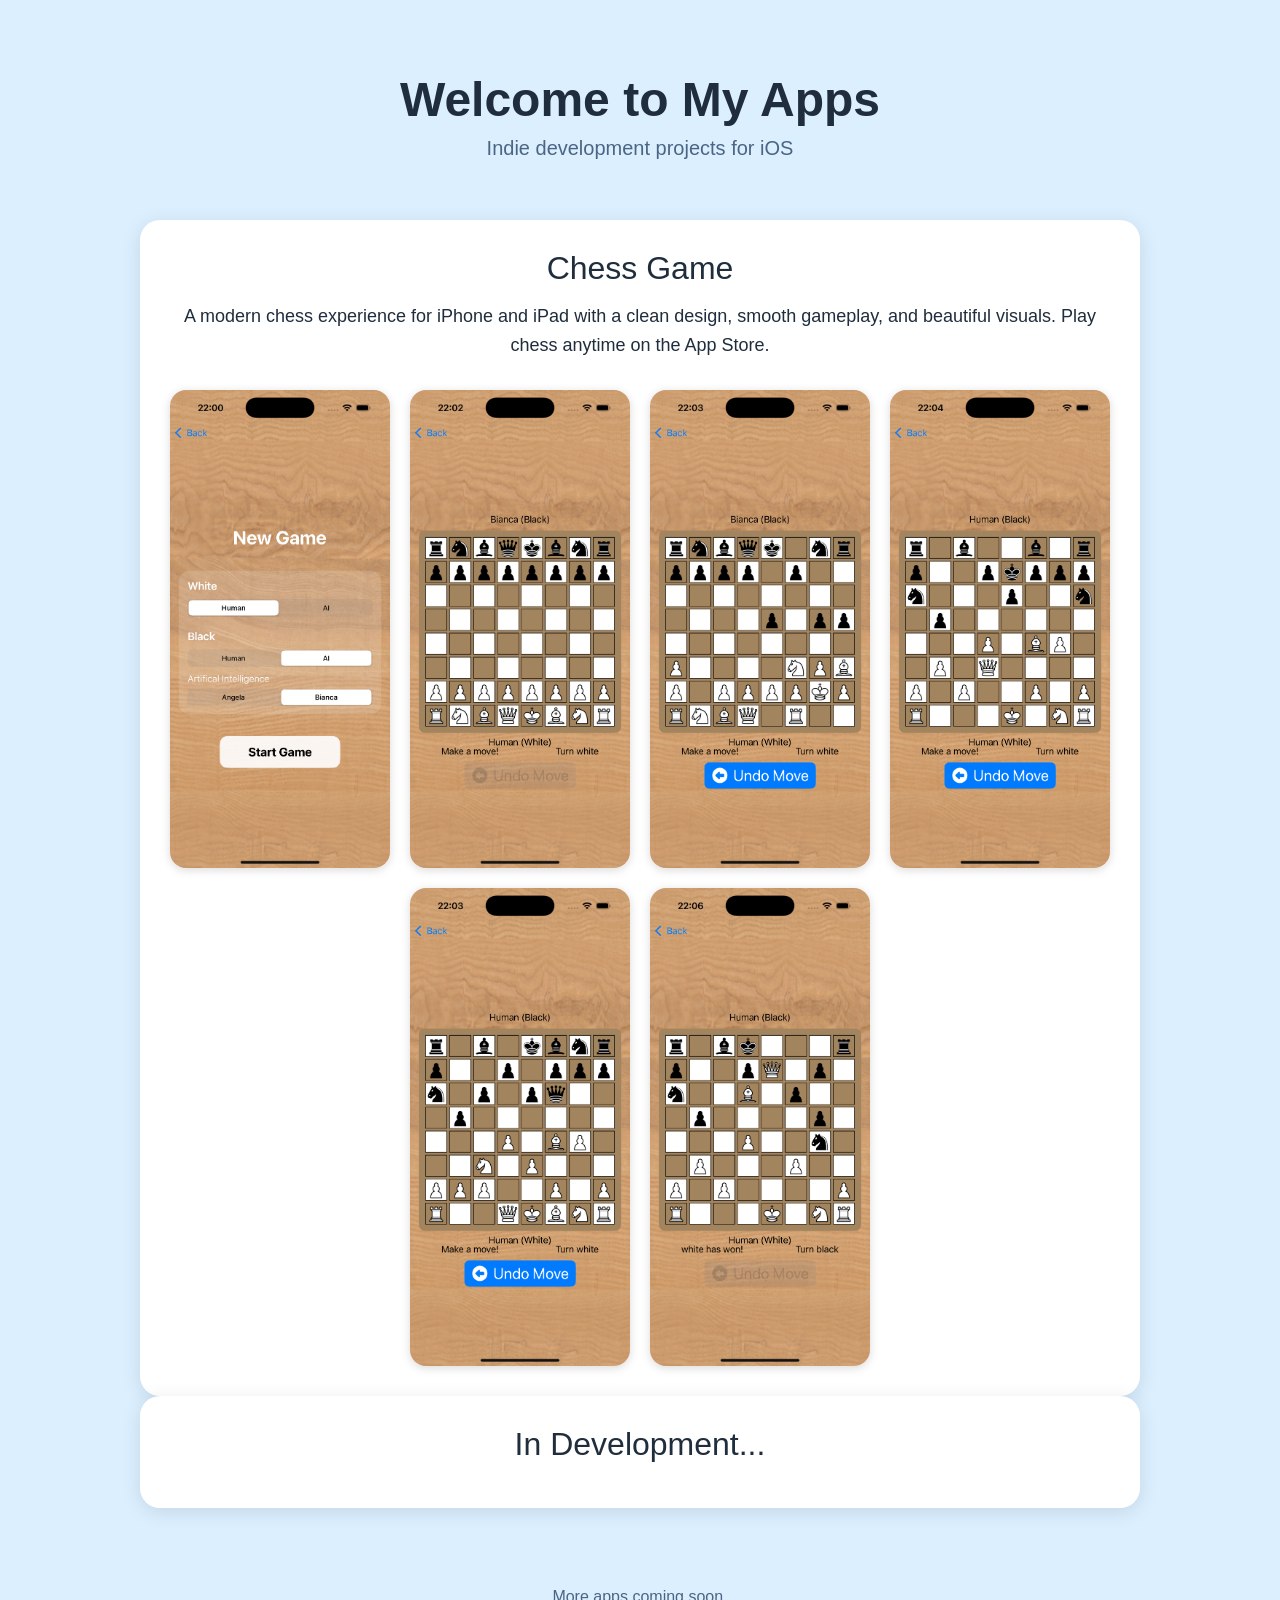
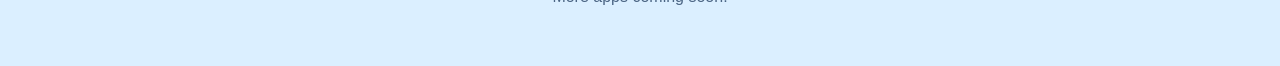
==== index.html @ abb6c251 "Update index.html" ====
<!DOCTYPE html>
<html lang="en">
<head>
    <meta charset="UTF-8">
    <meta name="viewport" content="width=device-width, initial-scale=1.0">
    <link rel="stylesheet" href="style.css">
    <title>My Apps</title>
</head>

<body>

    <div class="container">

        <h1>Welcome to My Apps</h1>

        <div class="subtitle">
            Indie development projects for iOS
        </div>

        <div class="game-card">

            <div class="game-title">
                Chess Game
            </div>

            <div class="game-description">
                A modern chess experience for iPhone and iPad with a clean design,
                smooth gameplay, and beautiful visuals.
                Play chess anytime on the App Store.
            </div>

            <div class="screenshots">

                <img src="images/1.png" alt="Screenshot 1">
                <img src="images/2.png" alt="Screenshot 2">
                <img src="images/3.png" alt="Screenshot 3">
                <img src="images/4.png" alt="Screenshot 4">
                <img src="images/5.png" alt="Screenshot 5">
                <img src="images/6.png" alt="Screenshot 6">

            </div>

        </div>

        <div class="game-card">

            <div class="game-title">
                In Development...
            </div>

        </div>

        <footer>
            More apps coming soon.
        </footer>

    </div>

</body>
</html>
---- style.css ----
body {
            margin: 0;
            font-family: Arial, sans-serif;
            background-color: #dbefff;
            color: #1f2d3d;
            text-align: center;
        }

        .container {
            max-width: 1000px;
            margin: auto;
            padding: 40px;
        }

        h1 {
            font-size: 48px;
            margin-bottom: 10px;
        }

        .subtitle {
            font-size: 20px;
            margin-bottom: 60px;
            color: #4b6584;
        }

        .game-card {
            background: white;
            border-radius: 20px;
            padding: 30px;
            box-shadow: 0 4px 20px rgba(0,0,0,0.1);
        }

        .game-title {
            font-size: 32px;
            margin-bottom: 15px;
        }

        .game-description {
            font-size: 18px;
            line-height: 1.6;
            margin-bottom: 30px;
        }

        .screenshots {
            display: flex;
            justify-content: center;
            gap: 20px;
            flex-wrap: wrap;
        }

        .screenshots img {
            width: 220px;
            border-radius: 16px;
            box-shadow: 0 2px 10px rgba(0,0,0,0.15);
        }

        footer {
            margin-top: 60px;
            padding: 20px;
            color: #4b6584;
        }
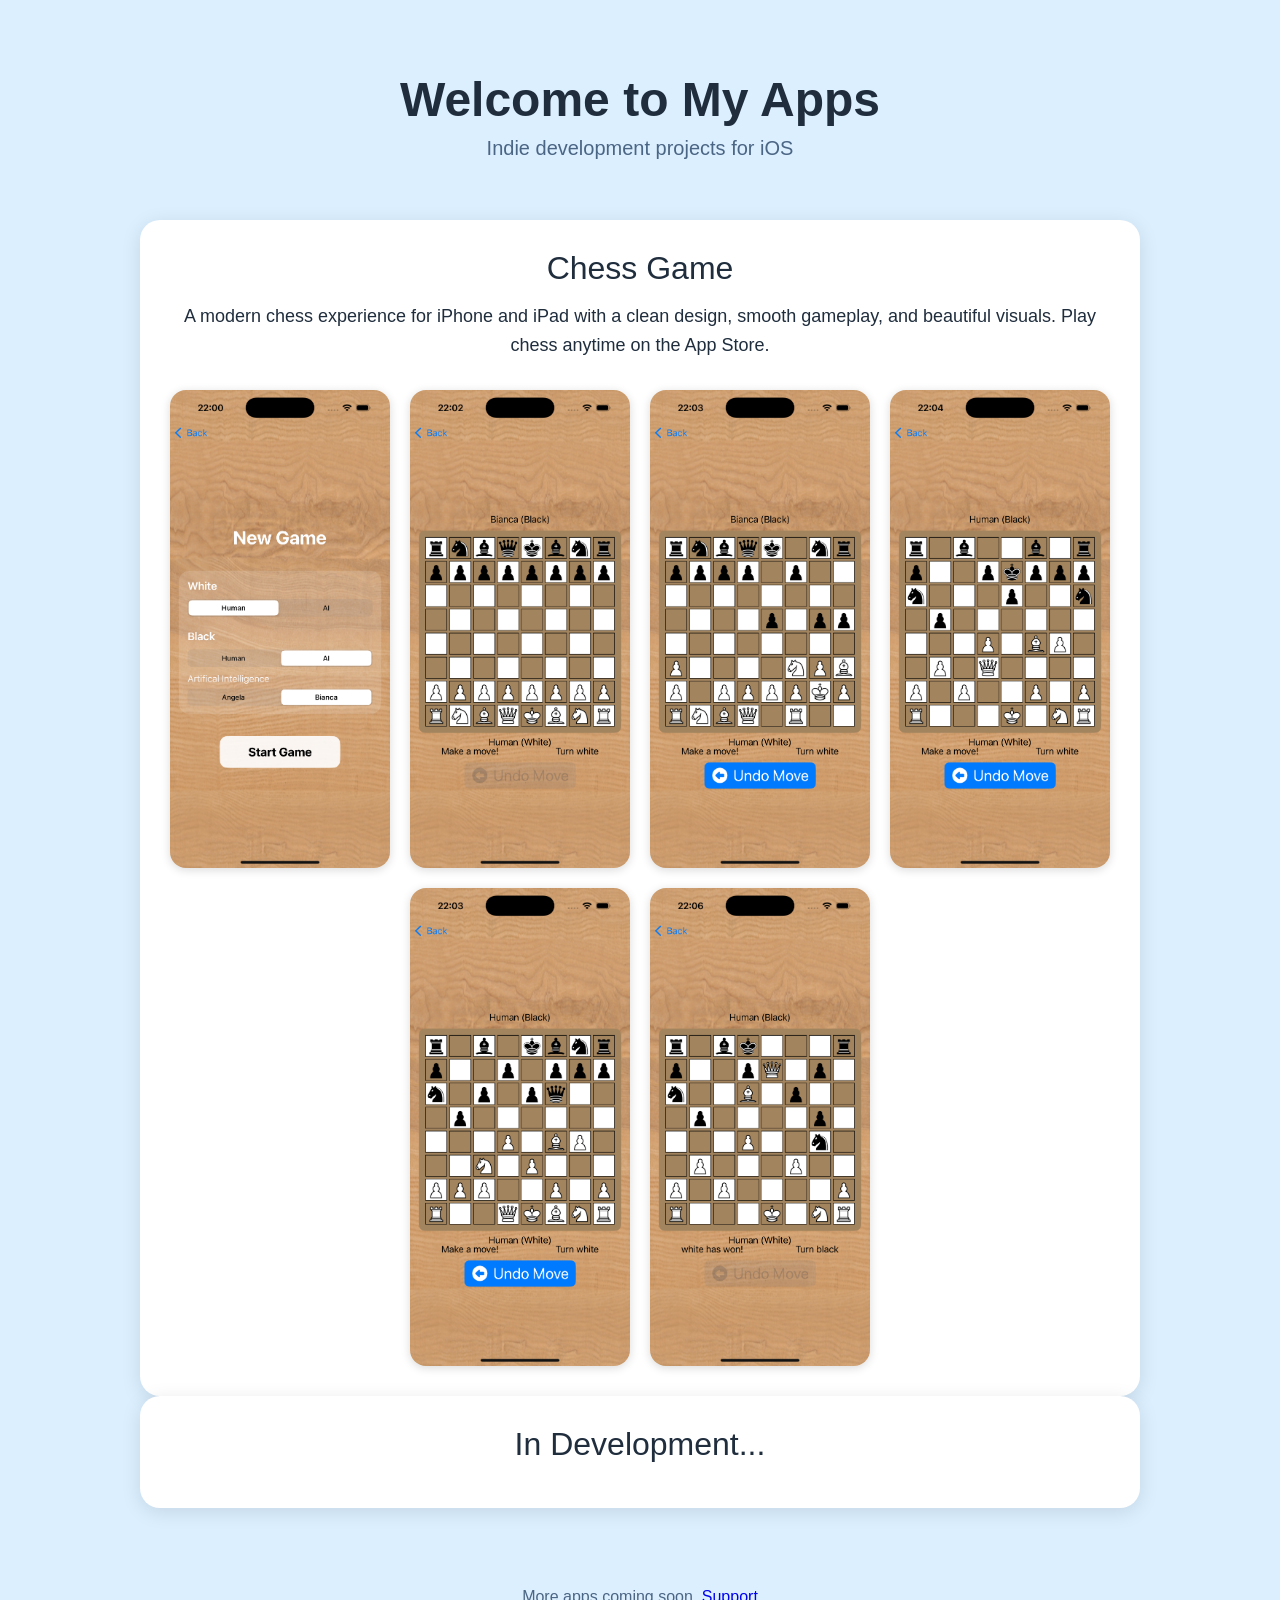
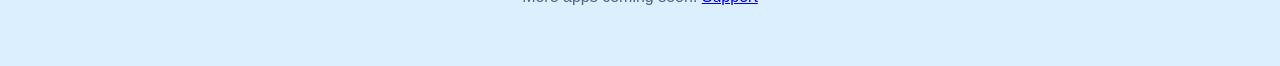
==== commit 004f9df9: "Update index.html" ====
--- a/index.html
+++ b/index.html
@@ -52,6 +52,7 @@
 
         <footer>
             More apps coming soon.
+            <a href="support.html">Support</a>
         </footer>
 
     </div>
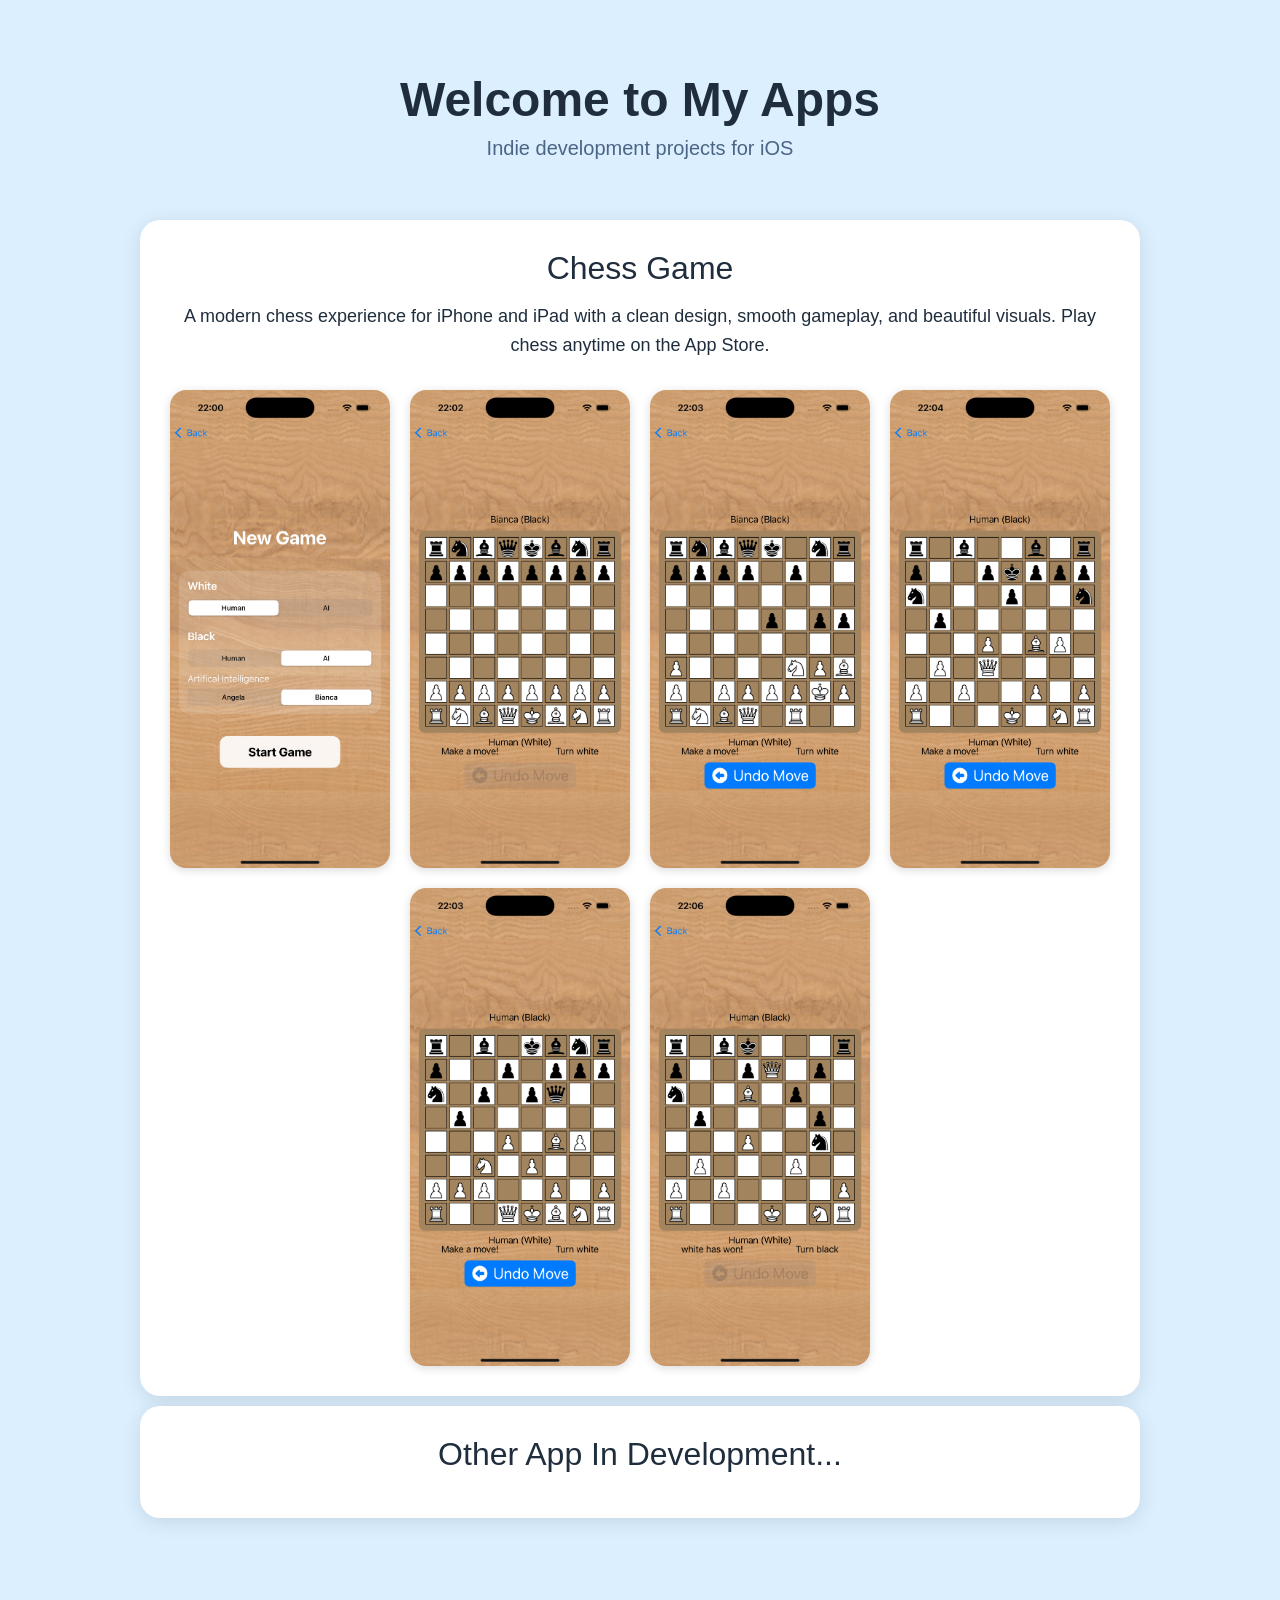
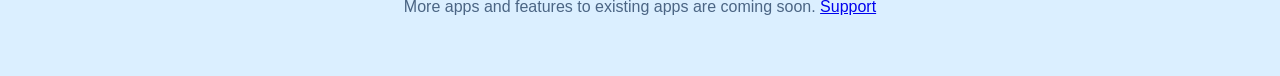
==== commit 2464c3f1: "Update index.html" ====
--- a/index.html
+++ b/index.html
@@ -45,13 +45,13 @@
         <div class="game-card">
 
             <div class="game-title">
-                In Development...
+                Other App In Development...
             </div>
 
         </div>
 
         <footer>
-            More apps coming soon.
+            More apps and features to existing apps are coming soon.
             <a href="support.html">Support</a>
         </footer>
 
--- a/style.css
+++ b/style.css
@@ -28,6 +28,7 @@
             border-radius: 20px;
             padding: 30px;
             box-shadow: 0 4px 20px rgba(0,0,0,0.1);
+            margin-bottom: 10px;
         }
 
         .game-title {
@@ -58,4 +59,4 @@
             margin-top: 60px;
             padding: 20px;
             color: #4b6584;
-        }+        }
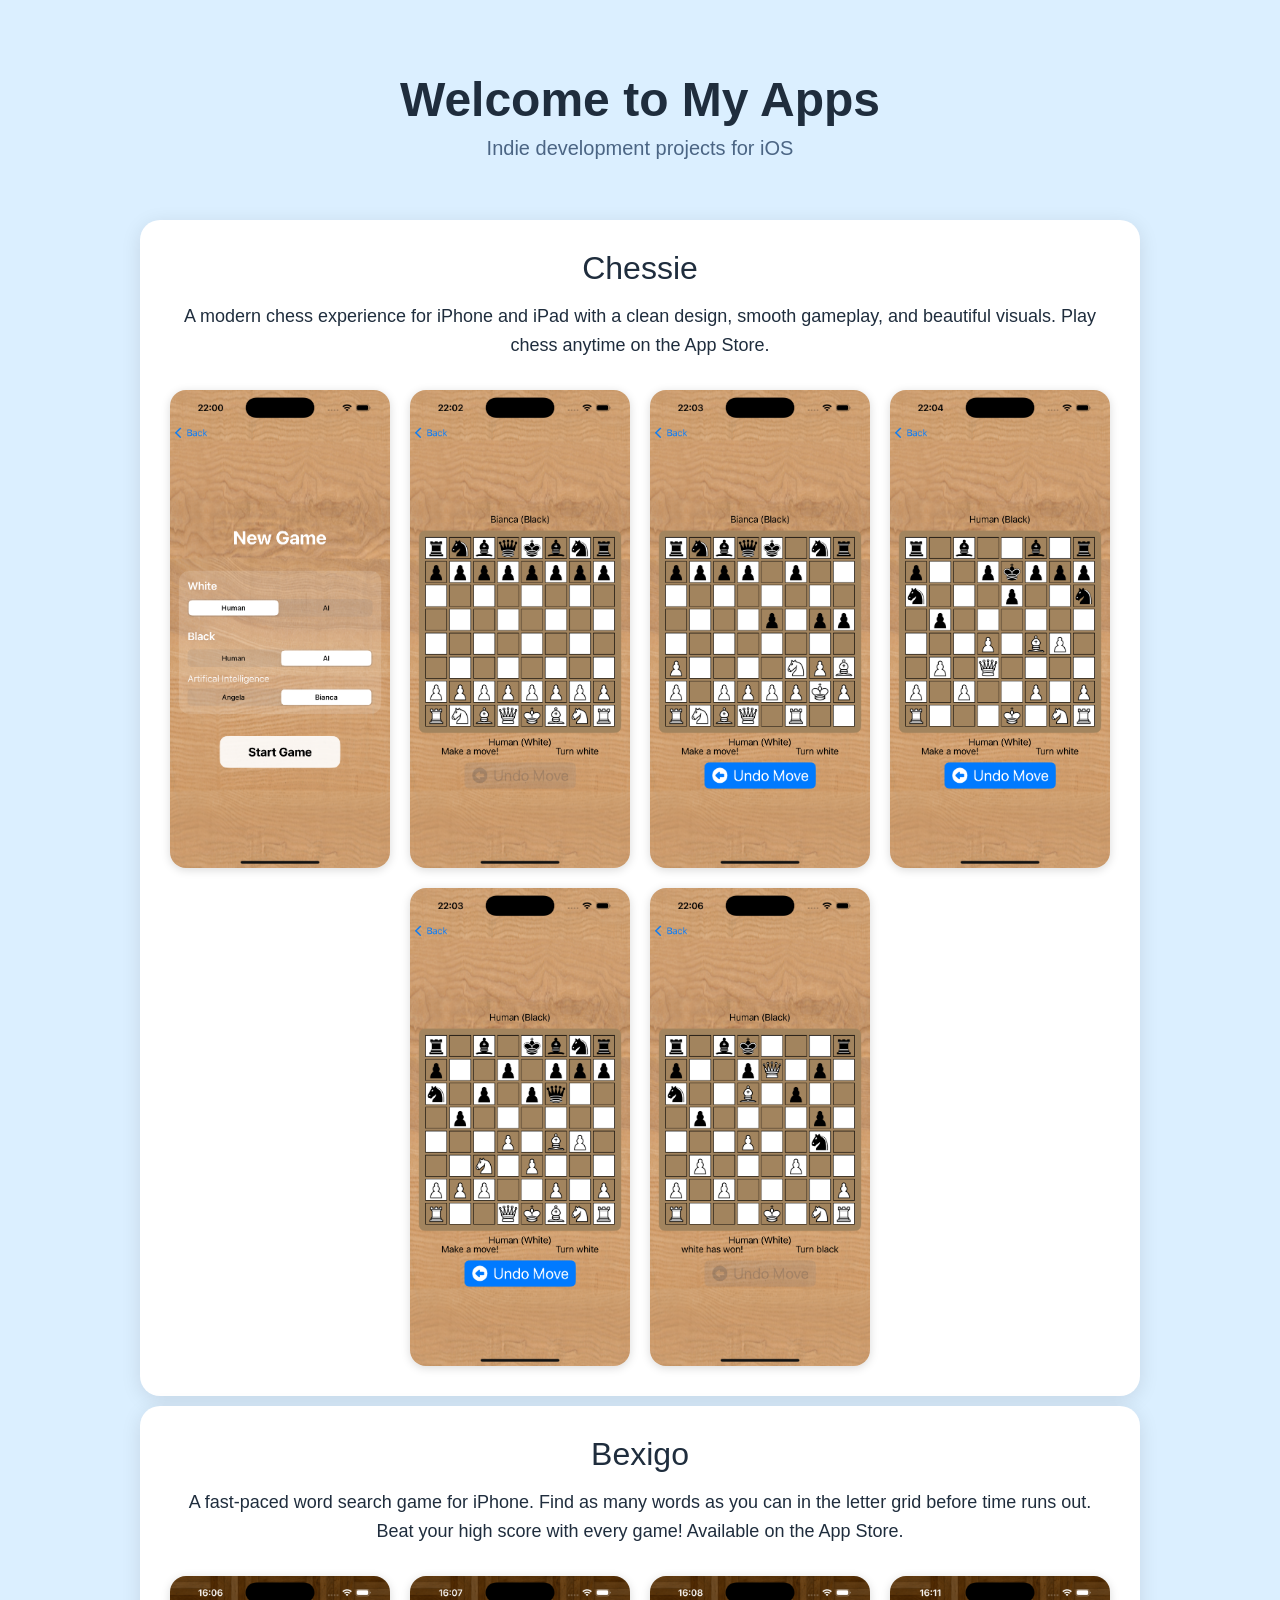
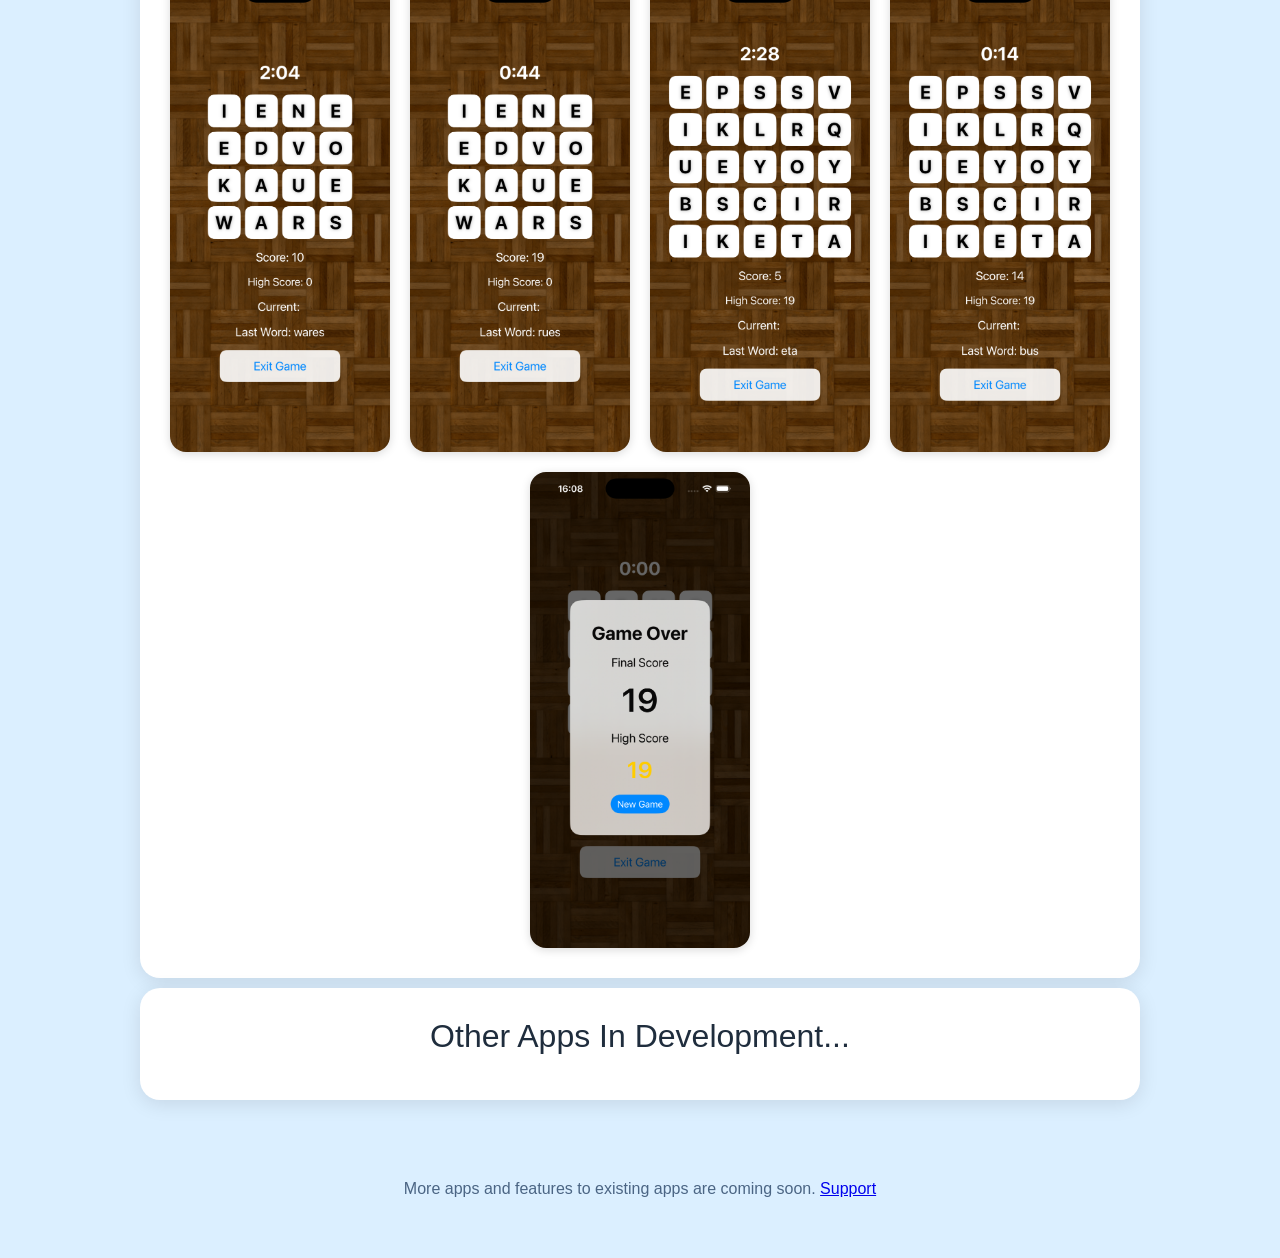
==== commit 88eee63c: "Update website" ====
--- a/index.html
+++ b/index.html
@@ -20,7 +20,7 @@
         <div class="game-card">
 
             <div class="game-title">
-                Chess Game
+                Chessie
             </div>
 
             <div class="game-description">
@@ -31,21 +31,39 @@
 
             <div class="screenshots">
 
-                <img src="images/1.png" alt="Screenshot 1">
-                <img src="images/2.png" alt="Screenshot 2">
-                <img src="images/3.png" alt="Screenshot 3">
-                <img src="images/4.png" alt="Screenshot 4">
-                <img src="images/5.png" alt="Screenshot 5">
-                <img src="images/6.png" alt="Screenshot 6">
+                <img src="images/chessie/1.png" alt="Screenshot 1">
+                <img src="images/chessie/2.png" alt="Screenshot 2">
+                <img src="images/chessie/3.png" alt="Screenshot 3">
+                <img src="images/chessie/4.png" alt="Screenshot 4">
+                <img src="images/chessie/5.png" alt="Screenshot 5">
+                <img src="images/chessie/6.png" alt="Screenshot 6">
 
             </div>
 
         </div>
 
         <div class="game-card">
+            <div class="game-title">
+                Bexigo
+            </div>
+            <div class="game-description">
+                A fast-paced word search game for iPhone. Find as many words as you can
+                in the letter grid before time runs out. Beat your high score with every game!
+                Available on the App Store.
+            </div>
+            <div class="screenshots">
+                <img src="images/bexigo/1.png" alt="Screenshot 1">
+                <img src="images/bexigo/2.png" alt="Screenshot 2">
+                <img src="images/bexigo/3.png" alt="Screenshot 3">
+                <img src="images/bexigo/4.png" alt="Screenshot 4">
+                <img src="images/bexigo/5.png" alt="Screenshot 5">
+            </div>
+        </div>
+
+        <div class="game-card">
 
             <div class="game-title">
-                Other App In Development...
+                Other Apps In Development...
             </div>
 
         </div>
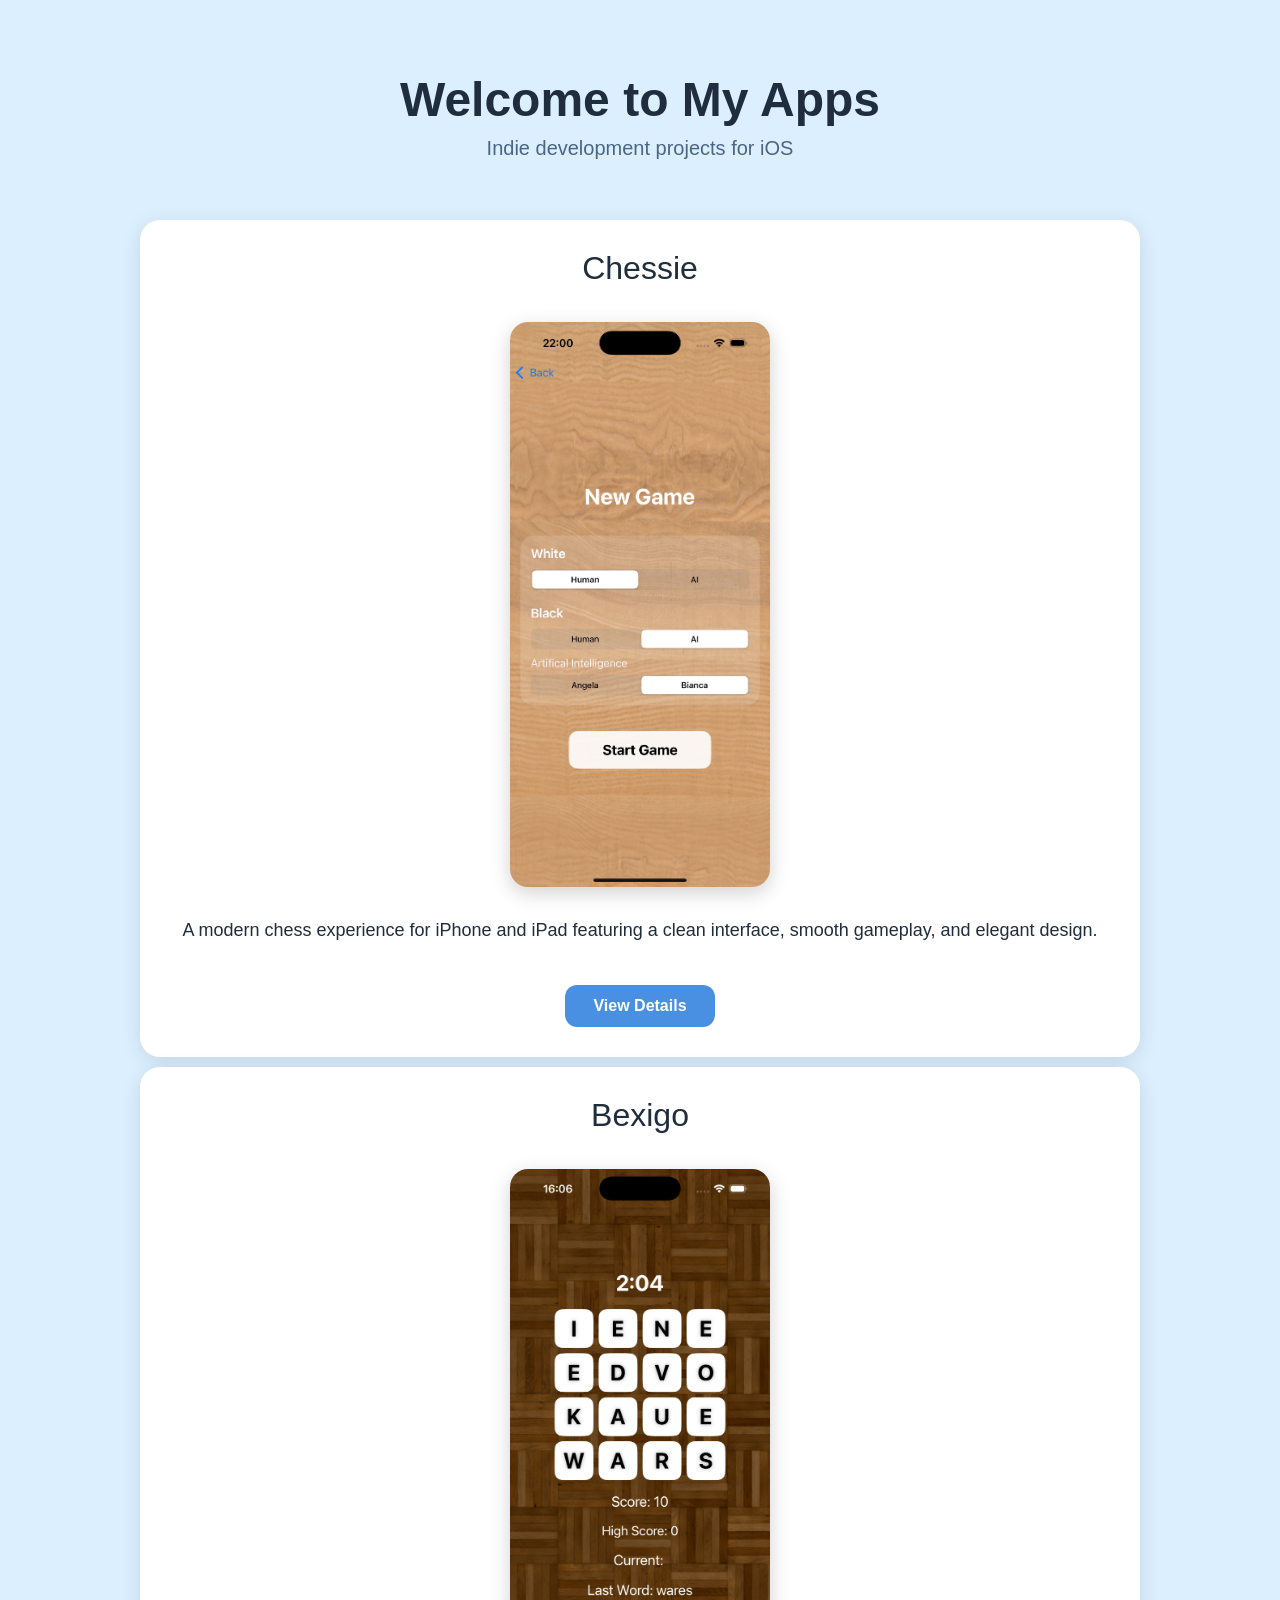
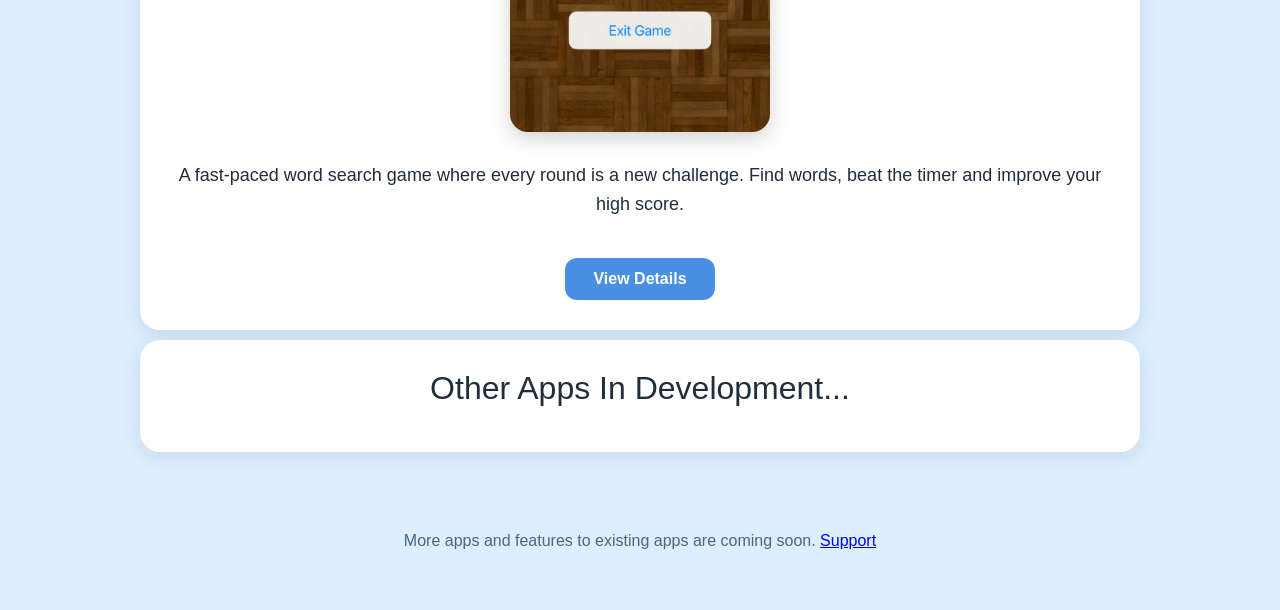
==== commit 595c15e3: "Update index.html" ====
--- a/index.html
+++ b/index.html
@@ -23,41 +23,45 @@
                 Chessie
             </div>
 
+            <img class="preview-image"
+                 src="images/chessie/1.png"
+                 alt="Chessie Screenshot">
+
             <div class="game-description">
-                A modern chess experience for iPhone and iPad with a clean design,
-                smooth gameplay, and beautiful visuals.
-                Play chess anytime on the App Store.
+
+                A modern chess experience for iPhone and iPad featuring
+                a clean interface, smooth gameplay, and elegant design.
+
             </div>
 
-            <div class="screenshots">
-
-                <img src="images/chessie/1.png" alt="Screenshot 1">
-                <img src="images/chessie/2.png" alt="Screenshot 2">
-                <img src="images/chessie/3.png" alt="Screenshot 3">
-                <img src="images/chessie/4.png" alt="Screenshot 4">
-                <img src="images/chessie/5.png" alt="Screenshot 5">
-                <img src="images/chessie/6.png" alt="Screenshot 6">
-
-            </div>
+            <a class="button" href="games/chessie.html">
+                View Details
+            </a>
 
         </div>
 
         <div class="game-card">
+
             <div class="game-title">
                 Bexigo
             </div>
+        
+            <img class="preview-image"
+                 src="images/bexigo/1.png"
+                 alt="Bexigo Screenshot">
+        
             <div class="game-description">
-                A fast-paced word search game for iPhone. Find as many words as you can
-                in the letter grid before time runs out. Beat your high score with every game!
-                Available on the App Store.
+        
+                A fast-paced word search game where every round is a new
+                challenge. Find words, beat the timer and improve your
+                high score.
+        
             </div>
-            <div class="screenshots">
-                <img src="images/bexigo/1.png" alt="Screenshot 1">
-                <img src="images/bexigo/2.png" alt="Screenshot 2">
-                <img src="images/bexigo/3.png" alt="Screenshot 3">
-                <img src="images/bexigo/4.png" alt="Screenshot 4">
-                <img src="images/bexigo/5.png" alt="Screenshot 5">
-            </div>
+        
+            <a class="button" href="games/bexigo.html">
+                View Details
+            </a>
+        
         </div>
 
         <div class="game-card">
--- a/style.css
+++ b/style.css
@@ -60,3 +60,45 @@
             padding: 20px;
             color: #4b6584;
         }
+
+        .preview-image{
+        
+            width:260px;
+        
+            border-radius:18px;
+        
+            margin-top:20px;
+        
+            margin-bottom:25px;
+        
+            box-shadow:0 6px 20px rgba(0,0,0,.18);
+        
+        }
+        
+        .button{
+        
+            display:inline-block;
+        
+            padding:12px 28px;
+        
+            margin-top:10px;
+        
+            background:#4A90E2;
+        
+            color:white;
+        
+            text-decoration:none;
+        
+            border-radius:12px;
+        
+            font-weight:bold;
+        
+            transition:.2s;
+        
+        }
+        
+        .button:hover{
+        
+            background:#2d74c7;
+        
+        }
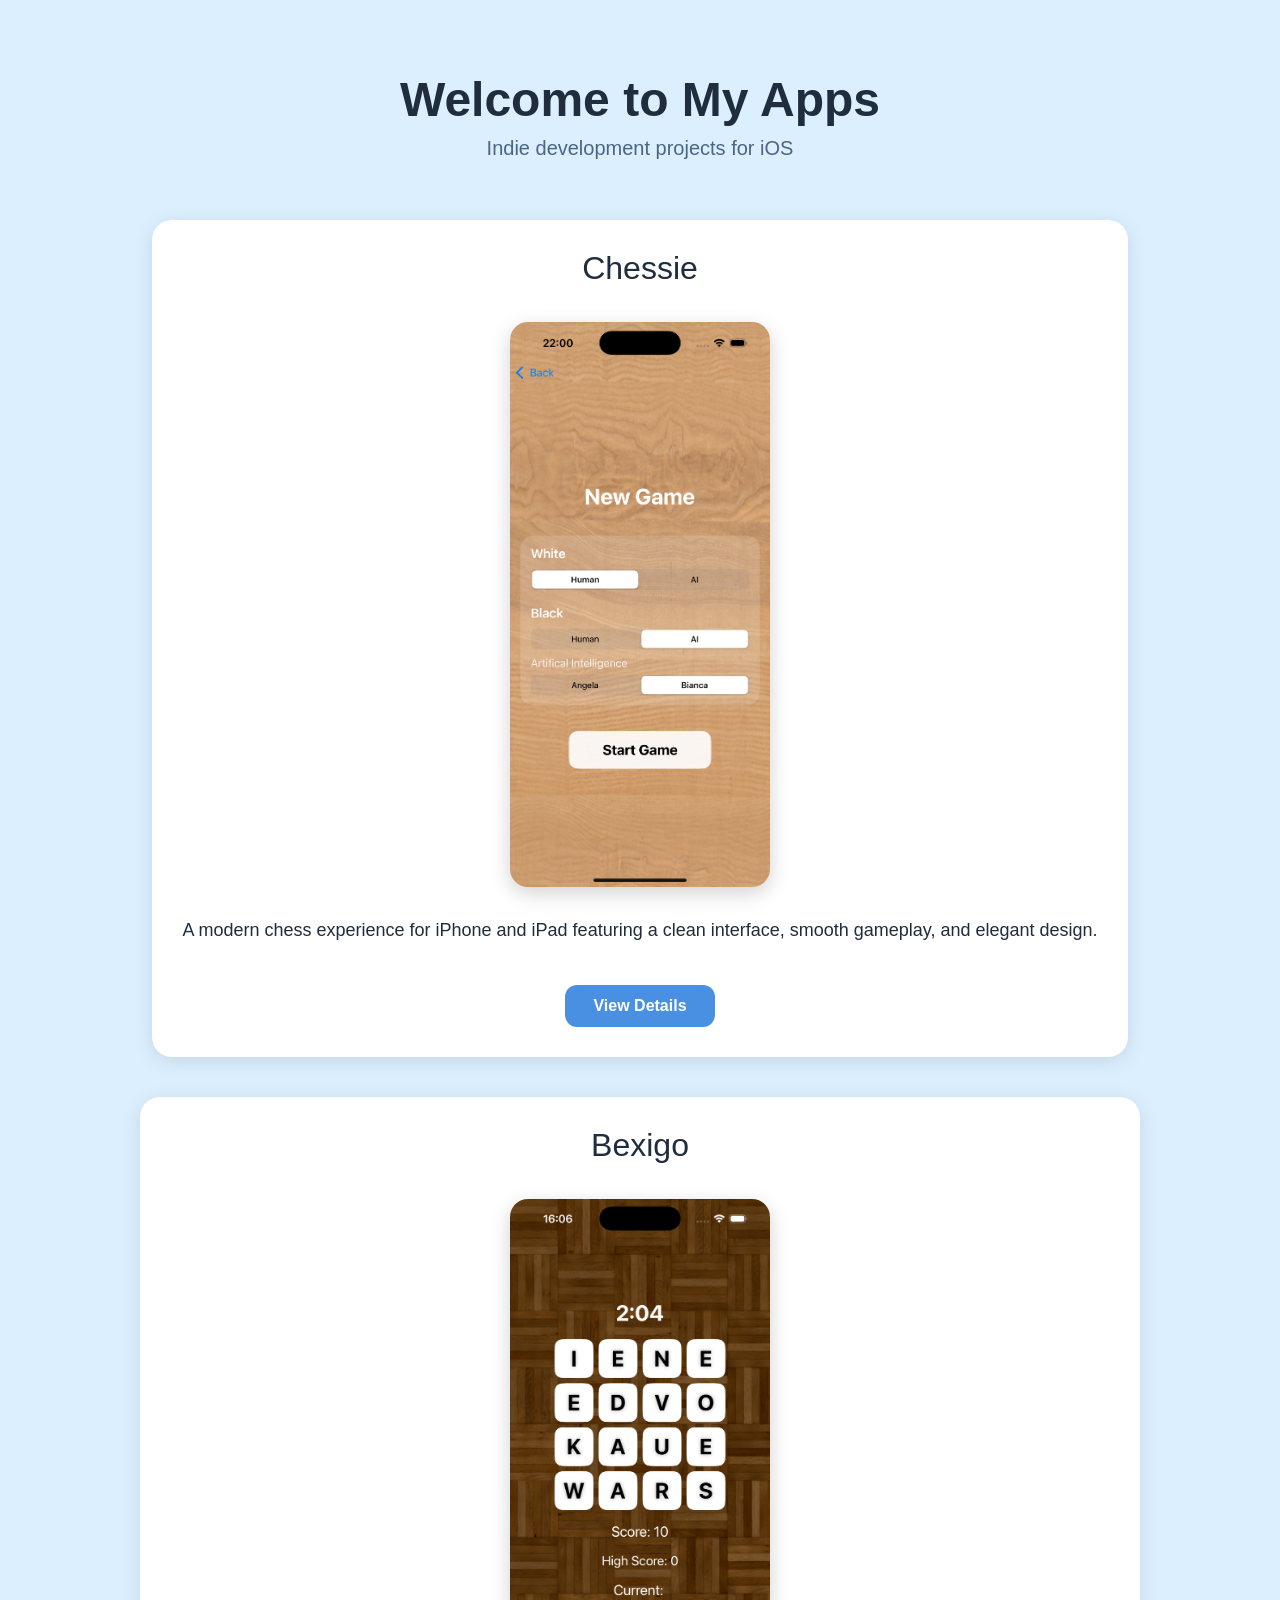
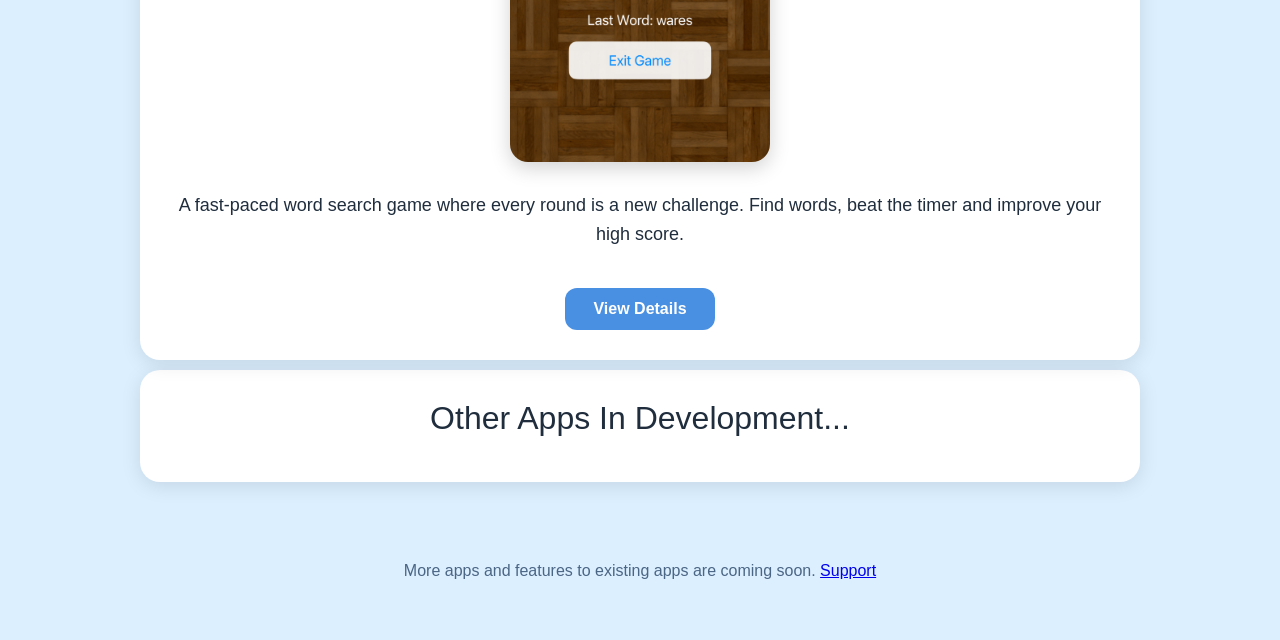
==== commit f1ffc87f: "Update index.html" ====
--- a/index.html
+++ b/index.html
@@ -17,52 +17,54 @@
             Indie development projects for iOS
         </div>
 
-        <div class="game-card">
-
-            <div class="game-title">
-                Chessie
+            <div class="games-grid">
+                <div class="game-card">
+    
+                <div class="game-title">
+                    Chessie
+                </div>
+    
+                <img class="preview-image"
+                     src="images/chessie/1.png"
+                     alt="Chessie Screenshot">
+    
+                <div class="game-description">
+    
+                    A modern chess experience for iPhone and iPad featuring
+                    a clean interface, smooth gameplay, and elegant design.
+    
+                </div>
+    
+                <a class="button" href="games/chessie.html">
+                    View Details
+                </a>
+    
             </div>
-
-            <img class="preview-image"
-                 src="images/chessie/1.png"
-                 alt="Chessie Screenshot">
-
-            <div class="game-description">
-
-                A modern chess experience for iPhone and iPad featuring
-                a clean interface, smooth gameplay, and elegant design.
-
-            </div>
-
-            <a class="button" href="games/chessie.html">
-                View Details
-            </a>
-
-        </div>
-
-        <div class="game-card">
-
-            <div class="game-title">
-                Bexigo
-            </div>
-        
-            <img class="preview-image"
-                 src="images/bexigo/1.png"
-                 alt="Bexigo Screenshot">
-        
-            <div class="game-description">
-        
-                A fast-paced word search game where every round is a new
-                challenge. Find words, beat the timer and improve your
-                high score.
-        
-            </div>
-        
-            <a class="button" href="games/bexigo.html">
-                View Details
-            </a>
-        
-        </div>
+    
+            <div class="game-card">
+    
+                <div class="game-title">
+                    Bexigo
+                </div>
+            
+                <img class="preview-image"
+                     src="images/bexigo/1.png"
+                     alt="Bexigo Screenshot">
+            
+                <div class="game-description">
+            
+                    A fast-paced word search game where every round is a new
+                    challenge. Find words, beat the timer and improve your
+                    high score.
+            
+                </div>
+            
+                <a class="button" href="games/bexigo.html">
+                    View Details
+                </a>
+            
+            </div>            
+        </div>       
 
         <div class="game-card">
 
--- a/style.css
+++ b/style.css
@@ -102,3 +102,12 @@
             background:#2d74c7;
         
         }
+
+        .games-grid {
+        
+            display: flex;
+            justify-content: center;
+            gap: 30px;
+            flex-wrap: wrap;
+        
+        }
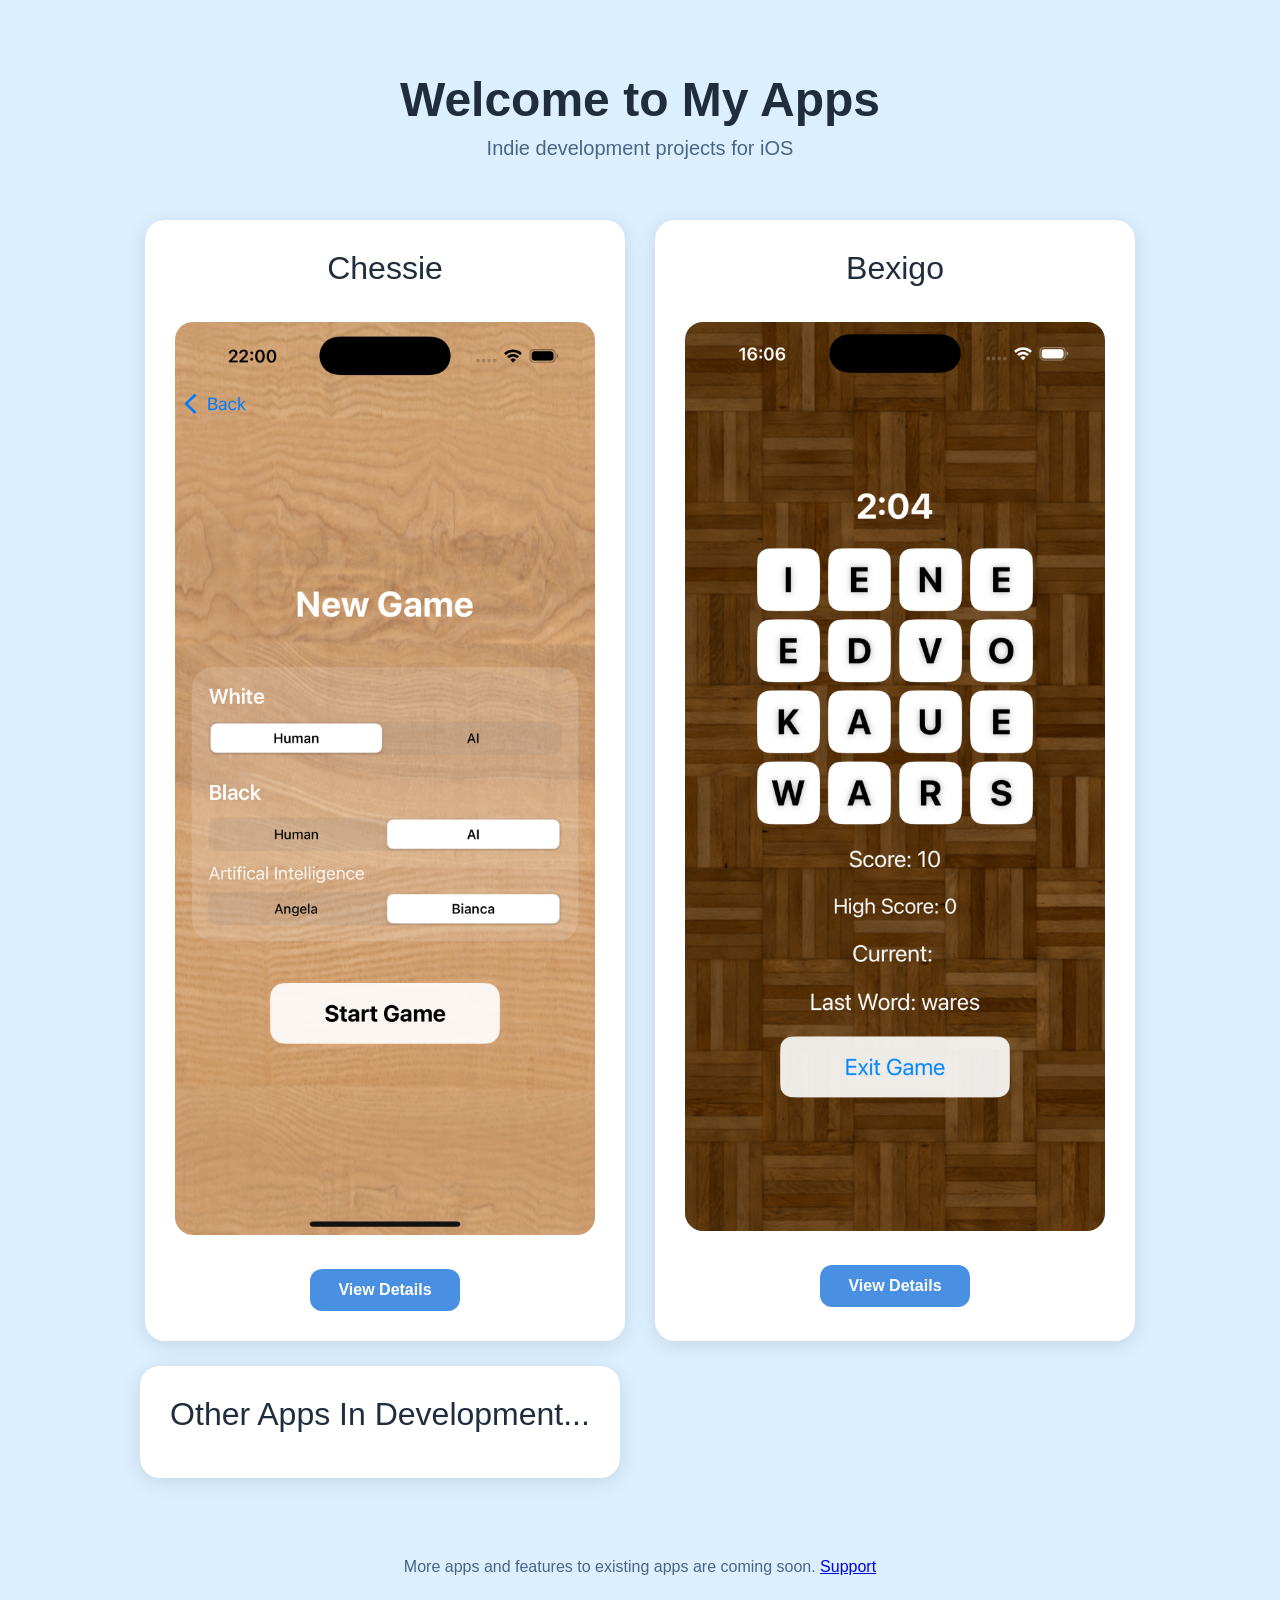
==== commit 106dc171: "Update index.html" ====
--- a/index.html
+++ b/index.html
@@ -28,13 +28,6 @@
                      src="images/chessie/1.png"
                      alt="Chessie Screenshot">
     
-                <div class="game-description">
-    
-                    A modern chess experience for iPhone and iPad featuring
-                    a clean interface, smooth gameplay, and elegant design.
-    
-                </div>
-    
                 <a class="button" href="games/chessie.html">
                     View Details
                 </a>
@@ -50,14 +43,6 @@
                 <img class="preview-image"
                      src="images/bexigo/1.png"
                      alt="Bexigo Screenshot">
-            
-                <div class="game-description">
-            
-                    A fast-paced word search game where every round is a new
-                    challenge. Find words, beat the timer and improve your
-                    high score.
-            
-                </div>
             
                 <a class="button" href="games/bexigo.html">
                     View Details
--- a/style.css
+++ b/style.css
@@ -27,8 +27,9 @@
             background: white;
             border-radius: 20px;
             padding: 30px;
-            box-shadow: 0 4px 20px rgba(0,0,0,0.1);
-            margin-bottom: 10px;
+            box-shadow: 0 4px 20px rgba(0,0,0,.1);
+            width: 420px;
+            margin-bottom: 25px;
         }
 
         .game-title {
@@ -61,50 +62,30 @@
             color: #4b6584;
         }
 
-        .preview-image{
-        
-            width:260px;
-        
+        .preview-image{        
+            width:100%;
             border-radius:18px;
-        
-            margin-top:20px;
-        
-            margin-bottom:25px;
-        
-            box-shadow:0 6px 20px rgba(0,0,0,.18);
-        
+            margin:20px 0;        
         }
         
         .button{
         
-            display:inline-block;
-        
+            display:inline-block;        
             padding:12px 28px;
-        
             margin-top:10px;
-        
             background:#4A90E2;
-        
             color:white;
-        
             text-decoration:none;
-        
             border-radius:12px;
-        
             font-weight:bold;
-        
             transition:.2s;
-        
         }
         
-        .button:hover{
-        
-            background:#2d74c7;
-        
+        .button:hover{        
+            background:#2d74c7;        
         }
 
-        .games-grid {
-        
+        .games-grid {      
             display: flex;
             justify-content: center;
             gap: 30px;
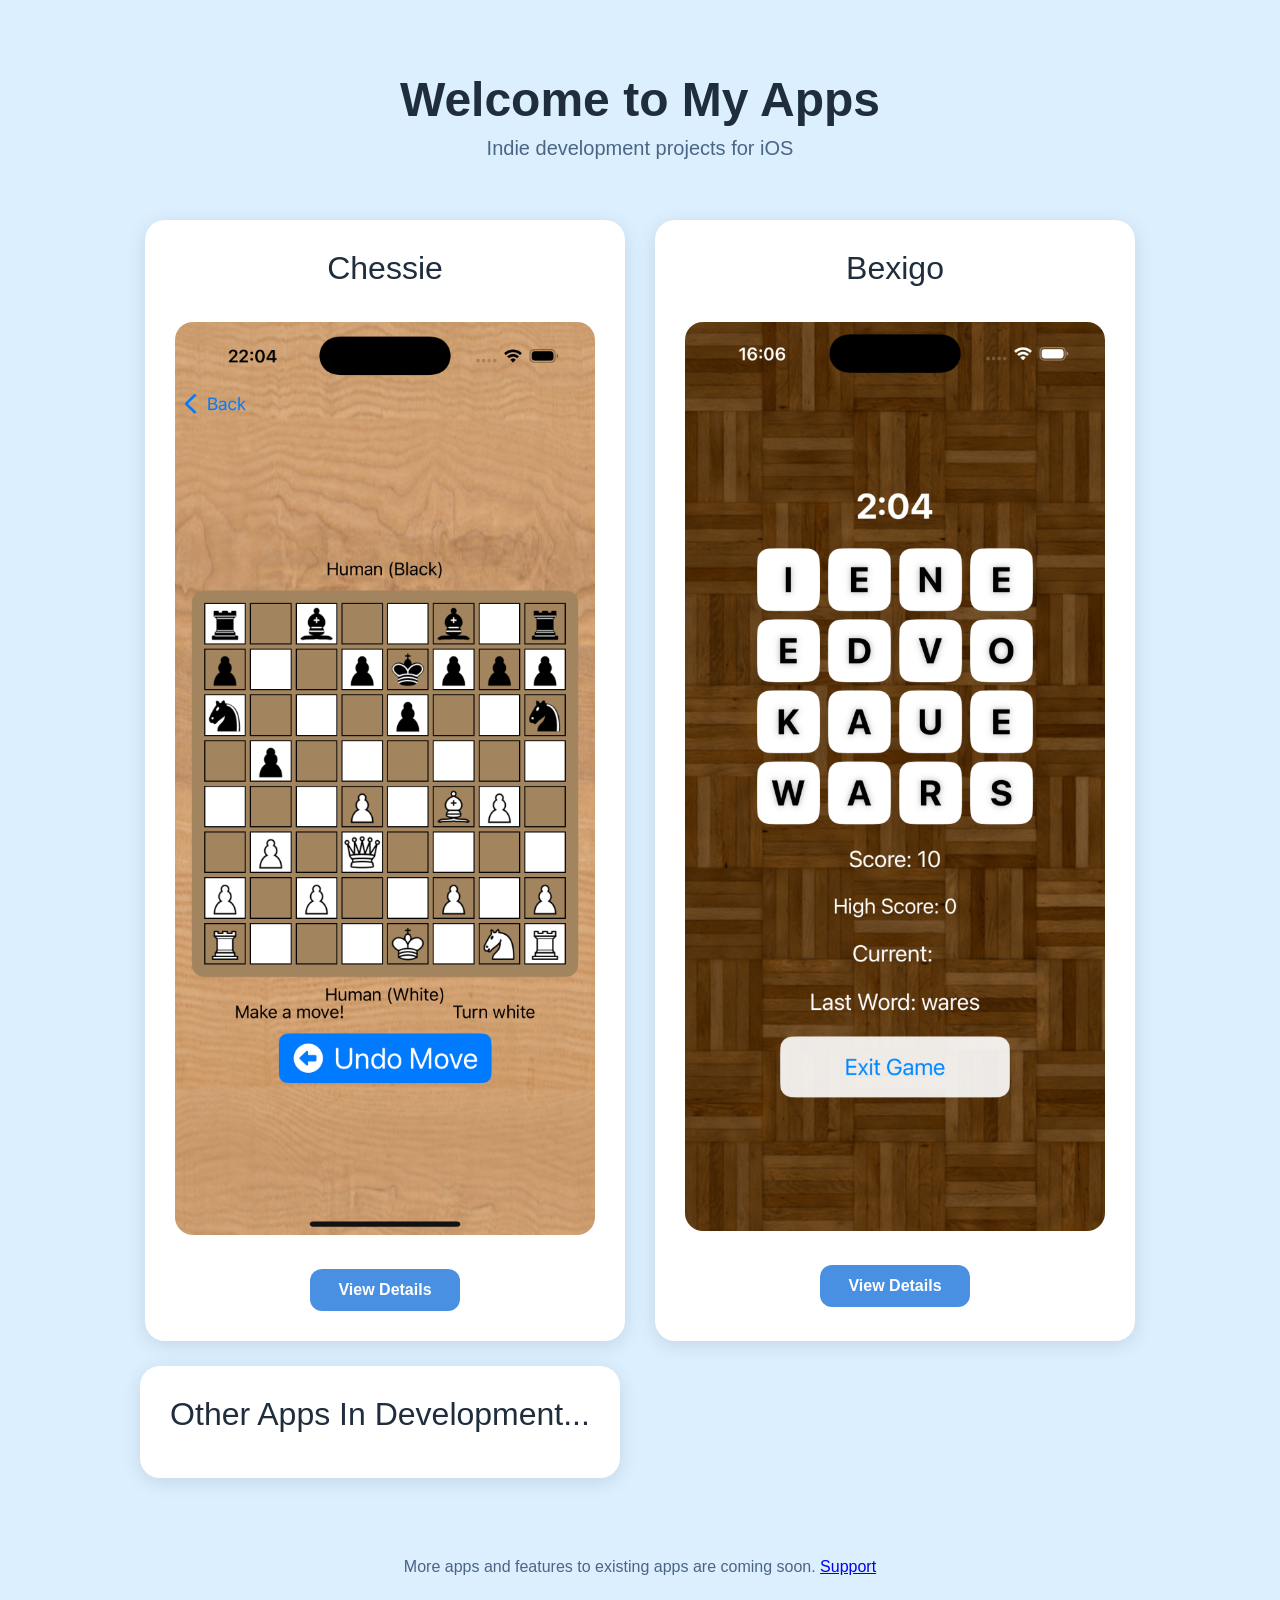
==== commit 5aa35347: "Update index.html" ====
--- a/index.html
+++ b/index.html
@@ -25,7 +25,7 @@
                 </div>
     
                 <img class="preview-image"
-                     src="images/chessie/1.png"
+                     src="images/chessie/4.png"
                      alt="Chessie Screenshot">
     
                 <a class="button" href="games/chessie.html">
